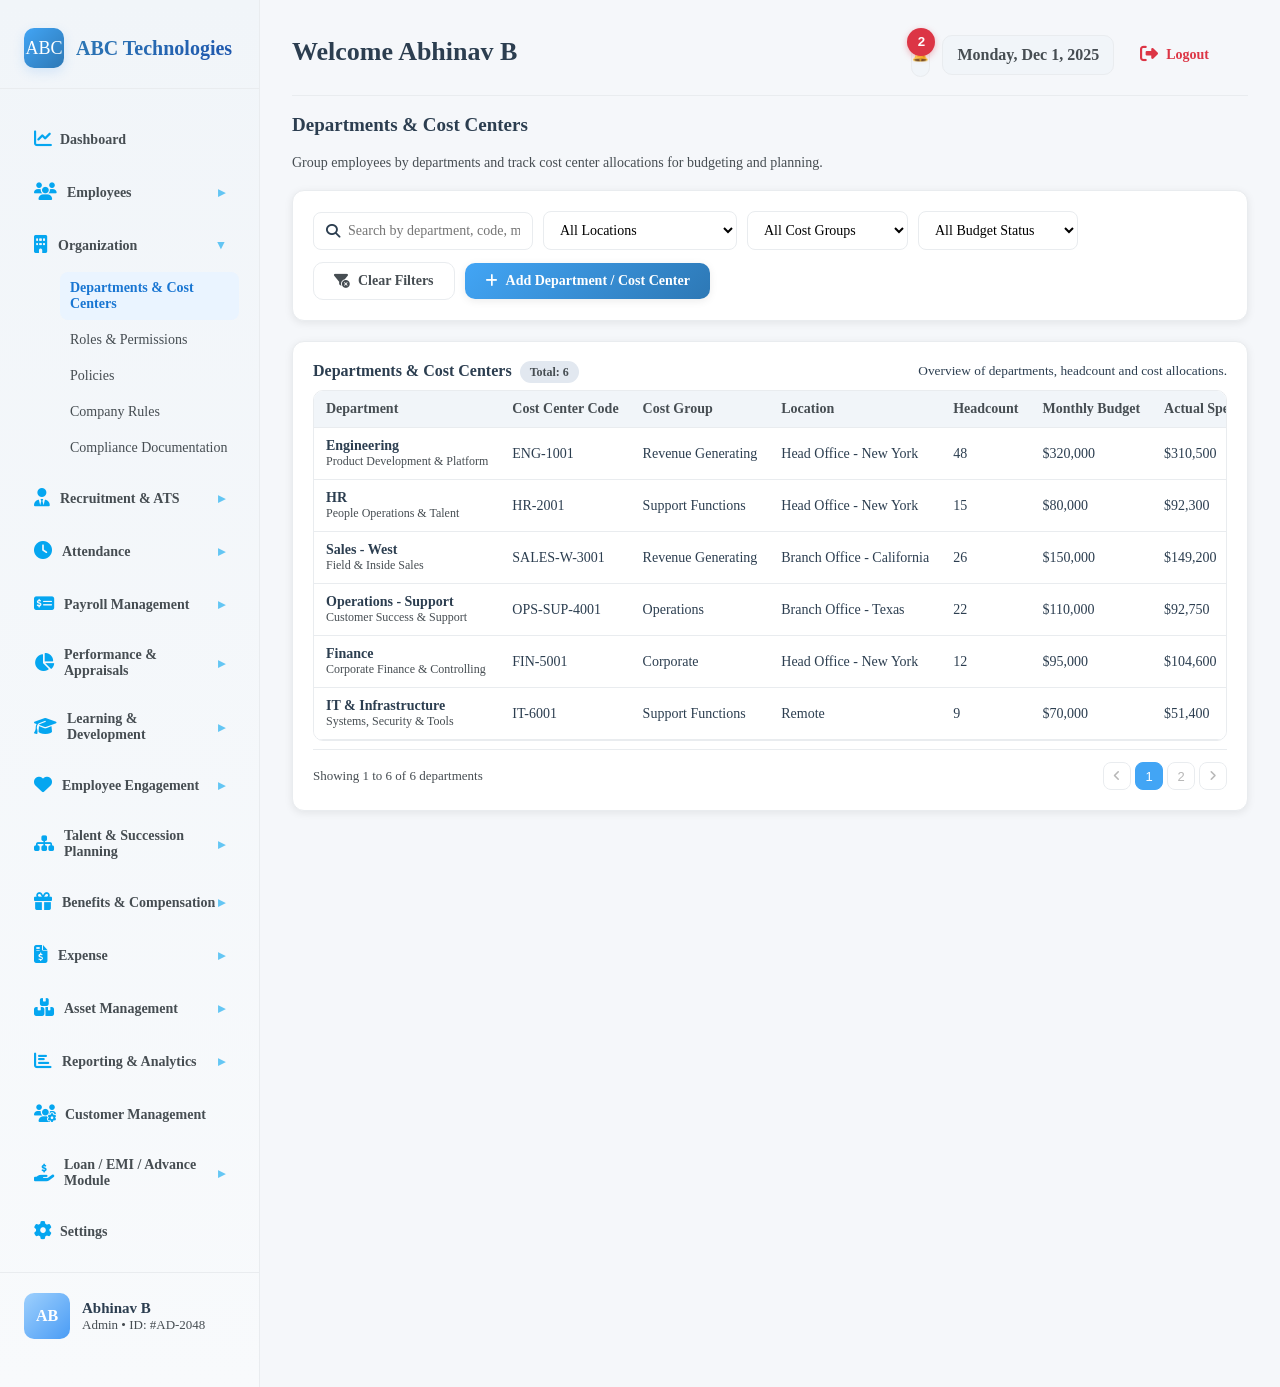
==== department_and_cost_ceneters.html @ 7b8c7f9c "organization some modules completed" ====
<!doctype html>
<html lang="en">

<head>
    <meta charset="utf-8" />
    <title>HR Dashboard - Departments & Cost Centers</title>
    <meta name="viewport" content="width=device-width,initial-scale=1" />
    <link rel="stylesheet" href="https://cdnjs.cloudflare.com/ajax/libs/font-awesome/6.5.0/css/all.min.css">
<link rel="stylesheet" href="static/style.css">
  
</head>

<body>
<div class="container">
    <aside class="sidebar" id="sidebar">
        <div class="logo-container">
            <a href="#" class="logo">
                <div class="logo-icon">ABC</div>
                <div class="logo-text">ABC Technologies</div>
            </a>
        </div>

        <ul class="nav-menu">
            <li class="nav-item">
                <a href="index.html" class="nav-link">
                    <span class="nav-icon"><i class="fa-solid fa-chart-line"></i></span>
                    Dashboard
                </a>
            </li>

            <li class="nav-item nav-has-submenu">
                <button class="nav-toggle">
                    <span class="nav-icon"><i class="fa-solid fa-users"></i></span>
                    <span class="nav-text">Employees</span>
                    <span class="nav-caret">▸</span>
                </button>
                <ul class="submenu" aria-hidden="true">
                    <li><a href="employee_master.html" class="submenu-link">Employee Master Data</a></li>
                    <li><a href="employee_contact_personal_info.html" class="submenu-link">Contact & Personal Info</a></li>
                    <li><a href="employment_history.html" class="submenu-link">Employment History</a></li>
                    <li><a href="visa_pro_work.html" class="submenu-link">Visa and Pro Work</a></li>
                </ul>
            </li>

            <!-- Organization (active) -->
            <li class="nav-item nav-has-submenu open">
                <button class="nav-toggle" aria-expanded="true">
                    <span class="nav-icon"><i class="fa-solid fa-building"></i></span>
                    <span class="nav-text">Organization</span>
                    <span class="nav-caret">▸</span>
                </button>
                <ul class="submenu" aria-hidden="false">
                    <li><a href="department_and_cost_ceneters.html" class="submenu-link active-submenu">Departments & Cost Centers</a></li>
                    <li><a href="roles_and_permissions_listing.html" class="submenu-link">Roles & Permissions</a></li>
                    <li><a href="policies_listing.html" class="submenu-link">Policies</a></li>
                    <li><a class="submenu-link">Company Rules</a></li>
                    <li><a class="submenu-link">Compliance Documentation</a></li>
                </ul>
            </li>

            <li class="nav-item nav-has-submenu">
                <button class="nav-toggle">
                    <span class="nav-icon"><i class="fa-solid fa-user-tie"></i></span>
                    <span class="nav-text">Recruitment & ATS</span>
                    <span class="nav-caret">▸</span>
                </button>
                <ul class="submenu" aria-hidden="true">
                    <li><a class="submenu-link">Job Management</a></li>
                    <li><a class="submenu-link">Candidate Management</a></li>
                    <li><a class="submenu-link">Interview Management</a></li>
                    <li><a class="submenu-link">Offer & Hiring</a></li>
                    <li><a class="submenu-link">Onboarding</a></li>
                    <li><a class="submenu-link">Offboarding</a></li>
                </ul>
            </li>

            <li class="nav-item nav-has-submenu">
                <button class="nav-toggle">
                    <span class="nav-icon"><i class="fa-solid fa-clock"></i></span>
                    <span class="nav-text">Attendance</span>
                    <span class="nav-caret">▸</span>
                </button>
                <ul class="submenu" aria-hidden="true">
                    <li><a class="submenu-link">Attendance</a></li>
                    <li><a class="submenu-link">Leave</a></li>
                    <li><a class="submenu-link">Timesheets</a></li>
                    <li><a class="submenu-link">Shift Management</a></li>
                </ul>
            </li>

            <li class="nav-item nav-has-submenu">
                <button class="nav-toggle">
                    <span class="nav-icon"><i class="fa-solid fa-money-check-dollar"></i></span>
                    <span class="nav-text">Payroll Management</span>
                    <span class="nav-caret">▸</span>
                </button>
                <ul class="submenu" aria-hidden="true">
                    <li><a class="submenu-link">Payroll Setup</a></li>
                    <li><a class="submenu-link">Payroll Processing</a></li>
                    <li><a class="submenu-link">Payroll Output</a></li>
                    <li><a class="submenu-link">Compliance</a></li>
                </ul>
            </li>

            <li class="nav-item nav-has-submenu">
                <button class="nav-toggle">
                    <span class="nav-icon"><i class="fa-solid fa-chart-pie"></i></span>
                    <span class="nav-text">Performance & Appraisals</span>
                    <span class="nav-caret">▸</span>
                </button>
                <ul class="submenu" aria-hidden="true">
                    <li><a class="submenu-link">Goal & KPI Management</a></li>
                    <li><a class="submenu-link">Assessment</a></li>
                    <li><a class="submenu-link">Appraisal Cycles</a></li>
                </ul>
            </li>

            <li class="nav-item nav-has-submenu">
                <button class="nav-toggle">
                    <span class="nav-icon"><i class="fa-solid fa-graduation-cap"></i></span>
                    <span class="nav-text">Learning & Development</span>
                    <span class="nav-caret">▸</span>
                </button>
                <ul class="submenu" aria-hidden="true">
                    <li><a class="submenu-link">Training Management</a></li>
                    <li><a class="submenu-link">e-Learning</a></li>
                    <li><a class="submenu-link">Skill Development</a></li>
                </ul>
            </li>

            <li class="nav-item nav-has-submenu">
                <button class="nav-toggle">
                    <span class="nav-icon"><i class="fa-solid fa-heart"></i></span>
                    <span class="nav-text">Employee Engagement</span>
                    <span class="nav-caret">▸</span>
                </button>
                <ul class="submenu" aria-hidden="true">
                    <li><a class="submenu-link">Surveys & Feedback</a></li>
                    <li><a class="submenu-link">Recognition</a></li>
                    <li><a class="submenu-link">Communication</a></li>
                </ul>
            </li>

            <li class="nav-item nav-has-submenu">
                <button class="nav-toggle">
                    <span class="nav-icon"><i class="fa-solid fa-sitemap"></i></span>
                    <span class="nav-text">Talent & Succession Planning</span>
                    <span class="nav-caret">▸</span>
                </button>
                <ul class="submenu" aria-hidden="true">
                    <li><a class="submenu-link">Competency Framework</a></li>
                    <li><a class="submenu-link">Succession Planning</a></li>
                </ul>
            </li>

            <li class="nav-item nav-has-submenu">
                <button class="nav-toggle">
                    <span class="nav-icon"><i class="fa-solid fa-gift"></i></span>
                    <span class="nav-text">Benefits & Compensation</span>
                    <span class="nav-caret">▸</span>
                </button>
                <ul class="submenu" aria-hidden="true">
                    <li><a class="submenu-link">Health & Insurance Plans</a></li>
                    <li><a class="submenu-link">Allowance Policies</a></li>
                    <li><a class="submenu-link">Bonus Planning</a></li>
                    <li><a class="submenu-link">Increment Budgeting</a></li>
                </ul>
            </li>

            <li class="nav-item nav-has-submenu">
                <button class="nav-toggle">
                    <span class="nav-icon"><i class="fa-solid fa-file-invoice-dollar"></i></span>
                    <span class="nav-text">Expense</span>
                    <span class="nav-caret">▸</span>
                </button>
                <ul class="submenu" aria-hidden="true">
                    <li><a class="submenu-link">Expense Category</a></li>
                    <li><a class="submenu-link">Expenses</a></li>
                    <li><a class="submenu-link">Expense Claims</a></li>
                </ul>
            </li>

            <li class="nav-item nav-has-submenu">
                <button class="nav-toggle">
                    <span class="nav-icon"><i class="fa-solid fa-boxes-stacked"></i></span>
                    <span class="nav-text">Asset Management</span>
                    <span class="nav-caret">▸</span>
                </button>
                <ul class="submenu" aria-hidden="true">
                    <li><a class="submenu-link">Fixed Assets</a></li>
                    <li><a class="submenu-link">Depreciation</a></li>
                </ul>
            </li>

            <li class="nav-item nav-has-submenu">
                <button class="nav-toggle">
                    <span class="nav-icon"><i class="fa-solid fa-chart-bar"></i></span>
                    <span class="nav-text">Reporting & Analytics</span>
                    <span class="nav-caret">▸</span>
                </button>
                <ul class="submenu" aria-hidden="true">
                    <li><a class="submenu-link">Attendance Reports</a></li>
                    <li><a class="submenu-link">Leave Trends</a></li>
                    <li><a class="submenu-link">Payroll Summary</a></li>
                    <li><a class="submenu-link">Employee Analytics</a></li>
                    <li><a class="submenu-link">Custom Reports</a></li>
                </ul>
            </li>

            <li class="nav-item">
                <a href="#" class="nav-link">
                    <span class="nav-icon"><i class="fa-solid fa-users-gear"></i></span>
                    Customer Management
                </a>
            </li>

            <li class="nav-item nav-has-submenu">
                <button class="nav-toggle">
                    <span class="nav-icon"><i class="fa-solid fa-hand-holding-dollar"></i></span>
                    <span class="nav-text">Loan / EMI / Advance Module</span>
                    <span class="nav-caret">▸</span>
                </button>
                <ul class="submenu" aria-hidden="true">
                    <li><a class="submenu-link">Employee Loan Request</a></li>
                    <li><a class="submenu-link">EMI Calculation</a></li>
                    <li><a class="submenu-link">EMI Auto Deduction</a></li>
                    <li><a class="submenu-link">Loan Balance Status</a></li>
                </ul>
            </li>

            <li class="nav-item">
                <a href="#" class="nav-link">
                    <span class="nav-icon"><i class="fa-solid fa-gear"></i></span>
                    Settings
                </a>
            </li>

            <button id="logoutBtn" class="nav-link logout-btn-mob" type="button" title="Log out"
                    aria-label="Log out">
                <span class="nav-icon"><i class="fa-solid fa-right-from-bracket"></i></span>
                Logout
            </button>
        </ul>

        <div class="user-profile">
            <div class="user-avatar">AB</div>
            <div class="user-info">
                <h4>Abhinav B</h4>
                <p>Admin • ID: #AD-2048</p>
            </div>
        </div>
    </aside>

    <main class="main">
        <div class="header">
            <button class="menu-btn" id="menuBtn" aria-label="Open menu" aria-expanded="false">
                <i class="fa-solid fa-bars"></i>
            </button>

            <div class="page-title">
                <h1>Welcome Abhinav B</h1>
            </div>

            <div class="header-actions">
                <button class="notification-btn" title="Notifications">
                    🔔
                    <span class="notification-badge">2</span>
                </button>
                <div class="current-date">Monday, Dec 1, 2025</div>
                <button id="logoutBtnHeader" class="logout-btn" type="button" title="Log out" aria-label="Log out">
                    <span class="nav-icon"><i class="fa-solid fa-right-from-bracket"></i></span>
                    Logout
                </button>
            </div>
        </div>

        <div class="the_line"></div>

        <div class="page-title">
            <h3>Departments & Cost Centers</h3>
            <p class="subtitle">
                Group employees by departments and track cost center allocations for budgeting and planning.
            </p>
        </div>

        <!-- FILTERS BAR -->
        <div class="filters-container">
            <div class="filters-left">
                <div class="search-input">
                    <i class="fa-solid fa-magnifying-glass"></i>
                    <input type="text" id="searchInput" placeholder="Search by department, code, manager...">
                </div>

                <select id="filterLocation" class="filter-select">
                    <option value="">All Locations</option>
                    <option value="Head Office - New York">Head Office - New York</option>
                    <option value="Branch Office - California">Branch Office - California</option>
                    <option value="Branch Office - Texas">Branch Office - Texas</option>
                    <option value="Remote">Remote</option>
                </select>

                <select id="filterGroup" class="filter-select">
                    <option value="">All Cost Groups</option>
                    <option value="Revenue">Revenue Generating</option>
                    <option value="Support">Support Functions</option>
                    <option value="Operations">Operations</option>
                    <option value="Corporate">Corporate</option>
                </select>

                <select id="filterStatus" class="filter-select">
                    <option value="">All Budget Status</option>
                    <option value="On Budget">On Budget</option>
                    <option value="Over Budget">Over Budget</option>
                    <option value="Under Utilized">Under Utilized</option>
                </select>
            </div>

            <div class="filters-right">
                <button class="btn btn-ghost" id="clearFiltersBtn">
                    <i class="fa-solid fa-filter-circle-xmark"></i>
                    Clear Filters
                </button>
                <button class="btn btn-primary" id="addDeptBtn">
                    <i class="fa-solid fa-plus"></i>
                    Add Department / Cost Center
                </button>
            </div>
        </div>

        <!-- TABLE -->
        <div class="table-container">
            <div class="table-header-bar">
                <h4>Departments & Cost Centers
                    <span class="badge-pill" id="deptCountBadge">Total: 6</span>
                </h4>
                <small>Overview of departments, headcount and cost allocations.</small>
            </div>

            <div class="data-table-wrapper">
                <table class="data-table" id="deptTable">
                    <thead>
                    <tr>
                        <th>Department</th>
                        <th>Cost Center Code</th>
                        <th>Cost Group</th>
                        <th>Location</th>
                        <th>Headcount</th>
                        <th>Monthly Budget</th>
                        <th>Actual Spend (MTD)</th>
                        <th>Variance</th>
                        <th>Budget Status</th>
                        <th>Actions</th>
                    </tr>
                    </thead>
                    <tbody>
                    <!-- SAMPLE ROWS -->
                    <tr data-location="Head Office - New York" data-group="Revenue" data-status="On Budget">
                        <td>
                            <div class="emp-name">Engineering</div>
                            <div class="emp-sub">Product Development & Platform</div>
                        </td>
                        <td>ENG-1001</td>
                        <td>Revenue Generating</td>
                        <td>Head Office - New York</td>
                        <td>48</td>
                        <td>$320,000</td>
                        <td>$310,500</td>
                        <td>+$9,500</td>
                        <td>
                            <span class="status-pill status-onbudget">On Budget</span>
                        </td>
                        <td>
                            <div class="table-actions">
                                <button class="icon-btn view" title="View Details">
                                    <i class="fa-solid fa-eye"></i>
                                </button>
                                <button class="icon-btn edit" title="Edit Department">
                                    <i class="fa-solid fa-pen"></i>
                                </button>
                                <button class="icon-btn delete" title="Delete Department">
                                    <i class="fa-solid fa-trash"></i>
                                </button>
                            </div>
                        </td>
                    </tr>

                    <tr data-location="Head Office - New York" data-group="Support" data-status="Over Budget">
                        <td>
                            <div class="emp-name">HR</div>
                            <div class="emp-sub">People Operations & Talent</div>
                        </td>
                        <td>HR-2001</td>
                        <td>Support Functions</td>
                        <td>Head Office - New York</td>
                        <td>15</td>
                        <td>$80,000</td>
                        <td>$92,300</td>
                        <td>- $12,300</td>
                        <td>
                            <span class="status-pill status-overbudget">Over Budget</span>
                        </td>
                        <td>
                            <div class="table-actions">
                                <button class="icon-btn view" title="View Details">
                                    <i class="fa-solid fa-eye"></i>
                                </button>
                                <button class="icon-btn edit" title="Edit Department">
                                    <i class="fa-solid fa-pen"></i>
                                </button>
                                <button class="icon-btn delete" title="Delete Department">
                                    <i class="fa-solid fa-trash"></i>
                                </button>
                            </div>
                        </td>
                    </tr>

                    <tr data-location="Branch Office - California" data-group="Revenue" data-status="On Budget">
                        <td>
                            <div class="emp-name">Sales - West</div>
                            <div class="emp-sub">Field & Inside Sales</div>
                        </td>
                        <td>SALES-W-3001</td>
                        <td>Revenue Generating</td>
                        <td>Branch Office - California</td>
                        <td>26</td>
                        <td>$150,000</td>
                        <td>$149,200</td>
                        <td>+$800</td>
                        <td>
                            <span class="status-pill status-onbudget">On Budget</span>
                        </td>
                        <td>
                            <div class="table-actions">
                                <button class="icon-btn view" title="View Details">
                                    <i class="fa-solid fa-eye"></i>
                                </button>
                                <button class="icon-btn edit" title="Edit Department">
                                    <i class="fa-solid fa-pen"></i>
                                </button>
                                <button class="icon-btn delete" title="Delete Department">
                                    <i class="fa-solid fa-trash"></i>
                                </button>
                            </div>
                        </td>
                    </tr>

                    <tr data-location="Branch Office - Texas" data-group="Operations" data-status="Under Utilized">
                        <td>
                            <div class="emp-name">Operations - Support</div>
                            <div class="emp-sub">Customer Success & Support</div>
                        </td>
                        <td>OPS-SUP-4001</td>
                        <td>Operations</td>
                        <td>Branch Office - Texas</td>
                        <td>22</td>
                        <td>$110,000</td>
                        <td>$92,750</td>
                        <td>+$17,250</td>
                        <td>
                            <span class="status-pill status-underutilized">Under Utilized</span>
                        </td>
                        <td>
                            <div class="table-actions">
                                <button class="icon-btn view" title="View Details">
                                    <i class="fa-solid fa-eye"></i>
                                </button>
                                <button class="icon-btn edit" title="Edit Department">
                                    <i class="fa-solid fa-pen"></i>
                                </button>
                                <button class="icon-btn delete" title="Delete Department">
                                    <i class="fa-solid fa-trash"></i>
                                </button>
                            </div>
                        </td>
                    </tr>

                    <tr data-location="Head Office - New York" data-group="Corporate" data-status="Over Budget">
                        <td>
                            <div class="emp-name">Finance</div>
                            <div class="emp-sub">Corporate Finance & Controlling</div>
                        </td>
                        <td>FIN-5001</td>
                        <td>Corporate</td>
                        <td>Head Office - New York</td>
                        <td>12</td>
                        <td>$95,000</td>
                        <td>$104,600</td>
                        <td>- $9,600</td>
                        <td>
                            <span class="status-pill status-overbudget">Over Budget</span>
                        </td>
                        <td>
                            <div class="table-actions">
                                <button class="icon-btn view" title="View Details">
                                    <i class="fa-solid fa-eye"></i>
                                </button>
                                <button class="icon-btn edit" title="Edit Department">
                                    <i class="fa-solid fa-pen"></i>
                                </button>
                                <button class="icon-btn delete" title="Delete Department">
                                    <i class="fa-solid fa-trash"></i>
                                </button>
                            </div>
                        </td>
                    </tr>

                    <tr data-location="Remote" data-group="Support" data-status="Under Utilized">
                        <td>
                            <div class="emp-name">IT & Infrastructure</div>
                            <div class="emp-sub">Systems, Security & Tools</div>
                        </td>
                        <td>IT-6001</td>
                        <td>Support Functions</td>
                        <td>Remote</td>
                        <td>9</td>
                        <td>$70,000</td>
                        <td>$51,400</td>
                        <td>+$18,600</td>
                        <td>
                            <span class="status-pill status-underutilized">Under Utilized</span>
                        </td>
                        <td>
                            <div class="table-actions">
                                <button class="icon-btn view" title="View Details">
                                    <i class="fa-solid fa-eye"></i>
                                </button>
                                <button class="icon-btn edit" title="Edit Department">
                                    <i class="fa-solid fa-pen"></i>
                                </button>
                                <button class="icon-btn delete" title="Delete Department">
                                    <i class="fa-solid fa-trash"></i>
                                </button>
                            </div>
                        </td>
                    </tr>
                    </tbody>
                </table>
            </div>

            <div class="table-footer">
                <div id="tableInfo">Showing 1 to 6 of 6 departments</div>
                <div class="pagination">
                    <button disabled title="Previous page">
                        <i class="fa-solid fa-angle-left"></i>
                    </button>
                    <button class="active-page">1</button>
                    <button disabled>2</button>
                    <button disabled title="Next page">
                        <i class="fa-solid fa-angle-right"></i>
                    </button>
                </div>
            </div>
        </div>
    </main>
</div>

<div id="sidebarOverlay" class="sidebar-overlay" tabindex="-1" aria-hidden="true"></div>

<script>
    (function () {
        const sidebarEl = document.getElementById('sidebar');
        const menuBtn = document.getElementById('menuBtn');
        const overlay = document.getElementById('sidebarOverlay');

        const toggles = document.querySelectorAll('.nav-toggle');
        toggles.forEach(btn => {
            const li = btn.closest('.nav-has-submenu');
            const submenu = li.querySelector('.submenu');

            btn.addEventListener('click', () => {
                const isOpen = li.classList.toggle('open');
                btn.setAttribute('aria-expanded', String(isOpen));
                submenu.setAttribute('aria-hidden', String(!isOpen));

                document.querySelectorAll('.nav-has-submenu').forEach(other => {
                    if (other !== li && other.classList.contains('open')) {
                        other.classList.remove('open');
                        const otherBtn = other.querySelector('.nav-toggle');
                        const otherSub = other.querySelector('.submenu');
                        if (otherBtn) otherBtn.setAttribute('aria-expanded', 'false');
                        if (otherSub) otherSub.setAttribute('aria-hidden', 'true');
                    }
                });
            });

            btn.addEventListener('keydown', (e) => {
                if (e.key === 'Enter' || e.key === ' ' || e.key === 'Spacebar') {
                    e.preventDefault();
                    btn.click();
                }
            });
        });

        function openMobileSidebar() {
            sidebarEl.classList.add('mobile-open', 'mobile-visible');
            overlay.classList.add('show');
            overlay.setAttribute('aria-hidden', 'false');
            if (menuBtn) menuBtn.setAttribute('aria-expanded', 'true');
        }

        function closeMobileSidebar() {
            sidebarEl.classList.remove('mobile-open', 'mobile-visible');
            overlay.classList.remove('show');
            overlay.setAttribute('aria-hidden', 'true');
            if (menuBtn) menuBtn.setAttribute('aria-expanded', 'false');
        }

        function handleResize() {
            if (window.innerWidth <= 900) {
                if (!sidebarEl.classList.contains('mobile-visible')) {
                    sidebarEl.style.transform = 'translateX(-110%)';
                } else {
                    sidebarEl.style.transform = 'translateX(0)';
                }
                sidebarEl.style.position = 'fixed';
                sidebarEl.style.height = '100vh';
                sidebarEl.style.top = '0';
                sidebarEl.style.left = '0';
                sidebarEl.style.zIndex = '40';
            } else {
                sidebarEl.style.transform = '';
                sidebarEl.style.position = '';
                sidebarEl.style.height = '';
                sidebarEl.style.top = '';
                sidebarEl.style.left = '';
                sidebarEl.style.zIndex = '';
                overlay.classList.remove('show');
                overlay.setAttribute('aria-hidden', 'true');
                if (menuBtn) menuBtn.setAttribute('aria-expanded', 'false');
                sidebarEl.classList.remove('mobile-visible');
            }
        }

        window.addEventListener('resize', handleResize);
        handleResize();

        if (menuBtn) {
            menuBtn.addEventListener('click', () => {
                const expanded = menuBtn.getAttribute('aria-expanded') === 'true';
                if (expanded) {
                    closeMobileSidebar();
                } else {
                    openMobileSidebar();
                }
            });
        }

        overlay.addEventListener('click', () => {
            closeMobileSidebar();
        });

        document.addEventListener('keydown', (e) => {
            if (e.key === 'Escape' || e.key === 'Esc') {
                if (overlay.classList.contains('show')) {
                    closeMobileSidebar();
                }
            }
        });
    })();

    // Departments & Cost Centers filters
    const searchInput = document.getElementById('searchInput');
    const filterLocation = document.getElementById('filterLocation');
    const filterGroup = document.getElementById('filterGroup');
    const filterStatus = document.getElementById('filterStatus');
    const deptTable = document.getElementById('deptTable');
    const deptCountBadge = document.getElementById('deptCountBadge');
    const tableInfo = document.getElementById('tableInfo');
    const clearFiltersBtn = document.getElementById('clearFiltersBtn');

    function applyFilters() {
        const rows = deptTable.querySelectorAll('tbody tr');
        const searchTerm = searchInput.value.trim().toLowerCase();
        const locFilter = filterLocation.value;
        const groupFilter = filterGroup.value;
        const statusFilter = filterStatus.value;

        let visibleCount = 0;

        rows.forEach(row => {
            const rowText = row.textContent.toLowerCase();
            const rowLoc = row.getAttribute('data-location');
            const rowGroup = row.getAttribute('data-group');
            const rowStatus = row.getAttribute('data-status');

            const matchesSearch = !searchTerm || rowText.includes(searchTerm);
            const matchesLoc = !locFilter || rowLoc === locFilter;
            const matchesGroup = !groupFilter || rowGroup === groupFilter;
            const matchesStatus = !statusFilter || rowStatus === statusFilter;

            if (matchesSearch && matchesLoc && matchesGroup && matchesStatus) {
                row.style.display = '';
                visibleCount++;
            } else {
                row.style.display = 'none';
            }
        });

        deptCountBadge.textContent = 'Total: ' + visibleCount;
        tableInfo.textContent = `Showing 1 to ${visibleCount} of ${deptTable.querySelectorAll('tbody tr').length} departments`;
    }

    if (searchInput) searchInput.addEventListener('input', applyFilters);
    if (filterLocation) filterLocation.addEventListener('change', applyFilters);
    if (filterGroup) filterGroup.addEventListener('change', applyFilters);
    if (filterStatus) filterStatus.addEventListener('change', applyFilters);

    if (clearFiltersBtn) {
        clearFiltersBtn.addEventListener('click', () => {
            searchInput.value = '';
            filterLocation.value = '';
            filterGroup.value = '';
            filterStatus.value = '';
            applyFilters();
        });
    }

    const addDeptBtn = document.getElementById('addDeptBtn');
    if (addDeptBtn) {
        addDeptBtn.addEventListener('click', () => {
            // Replace with your actual Dept / Cost Center form page
            window.location.href = 'add_department_costcenter.html';
        });
    }

    // Initial count
    applyFilters();
</script>
</body>
</html>
---- static/style.css ----
.nav-icon {
    color: #05A6F0;
    font-size: 18px;
    margin-right: 8px;
}

.nav-caret {
    color: #05A6F0;
}

:root {
    --bg-muted: #f5f7fa;
    --card-bg: #ffffff;
    --text: #2c3e50;
    --text-light: #464d52;
    --primary-1: #2d78b5;
    --primary-2: #42a5f5;
    --accent: #1976d2;
    --danger: #dc3545;
    --success: #10b981;
    --muted-border: #e9ecef;
    --shadow: 0 2px 8px rgba(0, 0, 0, 0.08);
    --shadow-hover: 0 4px 12px rgba(0, 0, 0, 0.12);
    --radius-lg: 12px;
    --transition: all 0.25s ease;
}

/* Minimal reset */
* {
    box-sizing: border-box;
    margin: 0;
    padding: 0;
}

html,
body {
    height: 100%;
}

body {
    font-family: 'Times New Roman', Times, serif;
    background: var(--bg-muted);
    color: var(--text);
}

/* Layout */
.container {
    display: flex;
    min-height: 100vh;
}

aside.sidebar {
    width: 260px;
    background: linear-gradient(180deg, #f1f5f9 0%, #f8fafc 100%);
    padding: 28px 0;
    border-right: 1px solid var(--muted-border);
    display: flex;
    flex-direction: column;
    flex-shrink: 0;
    transition: transform 0.28s ease, box-shadow 0.2s ease;
    z-index: 30;
    overflow-y: auto;
    scrollbar-width: none;
}

aside.sidebar::-webkit-scrollbar {
    display: none;
}

main.main {
    flex: 1;
    padding: 32px;
    overflow: auto;
    background: var(--bg-muted);
}

/* Logo / sidebar header */
.logo-container {
    padding: 0 24px 20px 24px;
    margin-bottom: 18px;
    border-bottom: 1px solid var(--muted-border);
}

.logo {
    display: flex;
    align-items: center;
    text-decoration: none;
}

.logo-icon {
    width: 40px;
    height: 40px;
    border-radius: 10px;
    background: linear-gradient(135deg, var(--primary-2), var(--primary-1));
    display: flex;
    align-items: center;
    justify-content: center;
    color: #fff;
    margin-right: 12px;
    box-shadow: 0 4px 12px rgba(74, 156, 245, 0.18);
    font-size: 18px;
}

.logo-text {
    font-weight: 700;
    font-size: 20px;
    background: linear-gradient(135deg, var(--primary-1), #1f57ae);
    -webkit-background-clip: text;
    -webkit-text-fill-color: transparent;
}

/* User profile in sidebar */
.user-profile {
    padding: 20px 24px;
    border-top: 1px solid var(--muted-border);
    display: flex;
    align-items: center;
    gap: 12px;
}

.user-avatar {
    width: 46px;
    height: 46px;
    border-radius: 10px;
    display: flex;
    align-items: center;
    justify-content: center;
    color: #fff;
    background: linear-gradient(135deg, #9ed0fd, #4a9cf5);
    font-weight: 700;
}

.user-info h4 {
    font-size: 15px;
    font-weight: 700;
    color: var(--text);
}

.user-info p {
    font-size: 13px;
    color: var(--text-light);
}

/* Header */
.header {
    display: flex;
    justify-content: space-between;
    align-items: center;
    margin-bottom: 18px;
    gap: 12px;
    flex-wrap: wrap;
}

.the_line {
    border-bottom: 1px solid var(--muted-border);
    margin-bottom: 18px;
}

.page-title h1 {
    font-size: 26px;
    margin-bottom: 6px;
}

.page-title p {
    color: var(--text-light);
    font-size: 14px;
    margin-bottom: 6px;
}

.page-title h3 {
    font-size: 19px;
    margin-bottom: 2%;
}

.page-title p.subtitle {
    margin-bottom: 2%;
}

.header-actions {
    display: flex;
    align-items: center;
    gap: 12px;
}

.notification-btn {
    position: relative;
    width: 44px;
    height: 44px;
    display: flex;
    align-items: center;
    justify-content: center;
    border-radius: 10px;
    background: #f1f5f9;
    border: 1px solid var(--muted-border);
    cursor: pointer;
    transition: var(--transition);
}

.notification-btn:hover {
    transform: translateY(1px);
    box-shadow: var(--shadow);
}

/* small round badge used in a few places */
.notification-badge {
    position: absolute;
    top: -6px;
    right: -6px;
    background: var(--danger);
    color: #fff;
    width: 28px;
    height: 28px;
    border-radius: 50%;
    display: flex;
    align-items: center;
    justify-content: center;
    font-weight: 700;
    box-shadow: 0 2px 6px rgba(220, 53, 69, 0.35);
    animation: pulse 2s infinite;
}

@keyframes pulse {
    0%,
    100% {
        transform: scale(1);
    }

    50% {
        transform: scale(1.06);
    }
}

.current-date {
    padding: 10px 14px;
    background: #f1f5f9;
    border-radius: 10px;
    border: 1px solid var(--muted-border);
    font-weight: 600;
    color: var(--text-light);
    white-space: nowrap;
}

/* Navigation */
.nav-menu {
    list-style: none;
    padding: 10px 20px;
    flex-grow: 1;
}

.nav-item {
    margin-bottom: 8px;
}

.nav-link {
    display: flex;
    align-items: center;
    padding: 12px 14px;
    border-radius: 10px;
    color: var(--text-light);
    text-decoration: none;
    font-weight: 600;
    font-size: 14px;
    transition: var(--transition);
}

.nav-link:hover {
    background: #eaf4ff;
    color: var(--accent);
    transform: translateX(1px);
}

.nav-link.active {
    background: linear-gradient(90deg, #eaf4ff, #f1fbff);
    color: var(--accent);
    border-left: 3px solid var(--primary-2);
}

/* Toggle with submenu */
.nav-toggle {
    display: flex;
    align-items: center;
    padding: 12px 14px;
    width: 100%;
    border: none;
    background: transparent;
    color: var(--text-light);
    font-weight: 620;
    font-size: 14px;
    border-radius: 10px;
    cursor: pointer;
    text-align: left;
    transition: var(--transition);
    font-family: 'Times New Roman', Times, serif;
}

.nav-toggle:hover {
    background: #eaf4ff;
    color: var(--accent);
    transform: translateX(1px);
}

.nav-toggle .nav-icon {
    margin-right: 10px;
}

.nav-caret {
    margin-left: auto;
    opacity: 0.6;
    transition: transform 0.25s ease;
}

.nav-has-submenu.open .nav-caret {
    transform: rotate(90deg);
}

.submenu {
    list-style: none;
    padding-left: 40px;
    max-height: 0;
    overflow: hidden;
    opacity: 0;
    transition: max-height .3s ease, opacity .25s ease;
}

.nav-has-submenu.open .submenu {
    max-height: 400px;
    opacity: 1;
}

.submenu-link {
    display: block;
    padding: 8px 10px;
    margin: 4px 0;
    font-size: 14px;
    text-decoration: none;
    color: var(--text-light);
    border-radius: 8px;
    transition: var(--transition);
}

.submenu-link:hover {
    background: #f1f8ff;
    transform: translateX(1px);
}

.submenu-link.active-submenu {
    background: #eaf4ff;
    color: var(--accent);
    font-weight: 650;
}

/* Mobile menu button & overlay */
.menu-btn {
    display: none;
    /* shown on small screens only */
    align-items: center;
    justify-content: center;
    width: 44px;
    height: 44px;
    border-radius: 8px;
    background: #ffffff;
    border: 1px solid var(--muted-border);
    cursor: pointer;
    transition: var(--transition);
    font-size: 18px;
}

.menu-btn:focus {
    outline: 2px solid var(--primary-2);
    outline-offset: 2px;
}

/* overlay that appears when sidebar is open on mobile */
.sidebar-overlay {
    display: none;
    position: fixed;
    inset: 0;
    background: rgba(0, 0, 0, 0.35);
    z-index: 35;
    opacity: 0;
    transition: opacity 0.2s ease;
}

.sidebar.mobile-open {
    transform: translateX(0) !important;
    box-shadow: var(--shadow-hover);
}

.sidebar.mobile-visible {
    /* helper class used by JS to override transform */
    transform: translateX(0) !important;
}

/* Logout buttons */
.logout-btn {
    background: transparent;
    border: none;
    width: 100%;
    text-align: left;
    padding: 12px 14px;
    cursor: pointer;
    font-weight: 600;
    font-size: 14px;
    border-radius: 10px;
    color: var(--text-light);
    transition: var(--transition);
    font-family: 'Times New Roman', Times, serif;
    display: inline-flex;
    align-items: center;
}

.logout-btn:hover,
.logout-btn:focus {
    background: #eaf4ff;
    color: var(--accent);
    transform: translateX(1px);
    outline: none;
}

/* Make logout icon + text red */
.logout-btn,
.logout-btn .nav-icon i {
    color: #dc3545 !important;
}

/* logout button in mobiles */
.logout-btn-mob {
    background: transparent;
    border: none;
    width: 100%;
    text-align: left;
    padding: 12px 14px;
    cursor: pointer;
    font-weight: 600;
    font-size: 14px;
    border-radius: 10px;
    color: var(--text-light);
    transition: var(--transition);
    font-family: 'Times New Roman', Times, serif;
    display: none;
    align-items: center;
    gap: 8px;
}

.logout-btn-mob:hover,
.logout-btn-mob:focus {
    background: #eaf4ff;
    color: var(--accent);
    transform: translateX(1px);
    outline: none;
}

/* Make logout icon + text red */
.logout-btn-mob,
.logout-btn-mob .nav-icon i {
    color: #dc3545 !important;
}

/* Buttons */
.btn {
    padding: 10px 20px;
    border-radius: 10px;
    border: none;
    font-weight: 600;
    font-size: 14px;
    cursor: pointer;
    transition: var(--transition);
    font-family: 'Times New Roman', Times, serif;
    display: inline-flex;
    align-items: center;
    gap: 8px;
    white-space: nowrap;
}

.btn-secondary {
    background: #f1f5f9;
    color: var(--text);
    border: 1px solid var(--muted-border);
}

.btn-secondary:hover {
    background: #e2e8f0;
}

.btn-primary {
    background: linear-gradient(135deg, var(--primary-2), var(--primary-1));
    color: #fff;
    box-shadow: var(--shadow);
}

.btn-primary:hover {
    filter: brightness(1.03);
    transform: translateY(1px);
}

.btn-ghost {
    background: transparent;
    border: 1px solid var(--muted-border);
    color: var(--text-light);
}

.btn-ghost:hover {
    background: #f1f5f9;
}

/* FORM LAYOUT */

.form-container {
    background: var(--card-bg);
    border-radius: var(--radius-lg);
    padding: 22px 22px 18px;
    box-shadow: var(--shadow);
    border: 1px solid var(--muted-border);
    max-width: 1200px;
}

.form-section {
    border: 1px solid var(--muted-border);
    border-radius: 12px;
    padding: 18px 18px 12px;
    margin-bottom: 16px;
    background: #ffffff;
}

.section-title {
    display: inline-flex;
    align-items: center;
    gap: 8px;
    font-size: 16px;
    margin-bottom: 14px;
    color: var(--text);
}

.section-title i {
    color: var(--primary-2);
}

.form-grid {
    display: grid;
    grid-template-columns: repeat(2, 1fr);
    gap: 20px;
}

.form-grid-3 {
    display: grid;
    grid-template-columns: repeat(3, 1fr);
    gap: 20px;
}

.form-group {
    display: flex;
    flex-direction: column;
    gap: 6px;
}

.form-group.full-width {
    grid-column: 1 / -1;
}

.form-label {
    font-size: 14px;
    font-weight: 600;
    color: var(--text);
    margin-bottom: 8px;
}

.form-label.required::after {
    content: " *";
    color: var(--danger);
}

.form-input,
.form-select,
.form-textarea {
    padding: 12px 14px;
    border: 1px solid var(--muted-border);
    border-radius: 8px;
    font-size: 14px;
    font-family: 'Times New Roman', Times, serif;
    transition: var(--transition);
    background: #fff;
    outline: none;
}

.form-input:focus,
.form-select:focus,
.form-textarea:focus {
    outline: none;
    border-color: var(--primary-2);
    box-shadow: 0 0 0 3px rgba(66, 165, 245, 0.1);
    background-color: #f9fcff;
}

.form-textarea {
    resize: vertical;
    min-height: 100px;
}

.form-actions {
    display: flex;
    justify-content: flex-end;
    gap: 10px;
    margin-top: 10px;
}

.hint-text {
    font-size: 14px;
    color: var(--text-light);
}

.readonly-field {
    background-color: #f9fafb;
}

/* DASHBOARD TOP GRID / CARDS */

.top-grid {
    display: grid;
    grid-template-columns: repeat(3, 1fr);
    gap: 24px;
    margin-bottom: 24px;
}

.card {
    background: var(--card-bg);
    border-radius: var(--radius-lg);
    padding: 20px;
    box-shadow: var(--shadow);
    border: 1px solid var(--muted-border);
    transition: var(--transition);
    overflow: hidden;
}

.card:hover {
    transform: translateY(1px);
    box-shadow: var(--shadow-hover);
}

.card h3 {
    margin: 0 0 12px 0;
    font-size: 15px;
    text-transform: uppercase;
    color: var(--text);
    letter-spacing: 0.6px;
}

.card-amount-row {
    display: flex;
    justify-content: space-between;
    align-items: flex-start;
    margin-bottom: 14px;
    gap: 12px;
}

.small {
    font-size: 16px;
    color: var(--text-light);
    margin-bottom: 6px;
}

.big {
    font-size: 38px;
    color: var(--primary-2);
    font-weight: 700;
    margin: 6px 0;
}

.sub {
    font-size: 15px;
    color: var(--text-light);
    margin-top: 4px;
}

.mini-wrap {
    width: 100px;
    height: 100px;
    display: flex;
    align-items: center;
    justify-content: center;
}

.card-legend {
    background: #f7fafc;
    padding: 12px;
    border-radius: 8px;
    margin-top: 8px;
    border: 1px solid var(--muted-border);
}

.legend-title {
    font-size: 16px;
    font-weight: 700;
    color: var(--text-light);
    margin-bottom: 8px;
    letter-spacing: 0.8px;
    text-transform: uppercase;
}

.legend-items {
    font-size: 15px;
    color: var(--text);
    line-height: 1.6;
}

/* Quick buttons */
.quick-row {
    display: grid;
    grid-template-columns: repeat(4, 1fr);
    gap: 20px;
    margin-bottom: 24px;
}

.quick {
    padding: 18px;
    text-align: center;
    border-radius: 12px;
    font-weight: 700;
    font-size: 14px;
    cursor: pointer;
    transition: var(--transition);
    box-shadow: var(--shadow);
    border: 1px solid rgba(0, 0, 0, 0.05);
    position: relative;
    background: linear-gradient(135deg, #ffffff, #fafafa);
}

.quick:hover {
    transform: translateY(1px);
    box-shadow: var(--shadow-hover);
}

.quick.green {
    background: linear-gradient(135deg, #d4edda, #c3e6cb);
    color: #155724;
}

.quick.red {
    background: linear-gradient(135deg, #f8d7da, #f5c6cb);
    color: #721c24;
}

.quick.yellow {
    background: linear-gradient(135deg, #fff3cd, #ffeaa7);
    color: #856404;
}

.quick.blue {
    background: linear-gradient(135deg, #d1ecf1, #bee5eb);
    color: #0c5460;
}

/* Bottom / projects grid */
.bottom-grid {
    display: grid;
    grid-template-columns: 1fr;
    gap: 24px;
}

.projects-grid {
    display: grid;
    grid-template-columns: repeat(auto-fit, minmax(300px, 1fr));
    gap: 20px;
    margin-top: 10px;
}

.project-card {
    background: linear-gradient(135deg, #fff, #f8f9fa);
    border-radius: 12px;
    padding: 25px;
    border-left: 5px solid var(--primary-1);
    box-shadow: 0 2px 8px rgba(0, 0, 0, 0.06);
    transition: var(--transition);
    display: flex;
    flex-direction: column;
}

.project-card:hover {
    transform: translateY(1px);
    border-left-color: var(--primary-2);
    box-shadow: var(--shadow-hover);
}

.project-header {
    display: flex;
    justify-content: space-between;
    gap: 12px;
    align-items: flex-start;
    margin-bottom: 12px;
}

.project-title {
    font-size: 16px;
    font-weight: 700;
    margin: 0 0 6px 0;
    color: var(--text);
}

.project-description {
    font-size: 15px;
    color: var(--text-light);
    margin: 0 0 10px 0;
    padding: 1px;
}

.project-status {
    font-size: 11px;
    padding: 6px 10px;
    border-radius: 16px;
    font-weight: 700;
    text-transform: uppercase;
    white-space: nowrap;
}

.status-active {
    background: #d4edda;
    color: #155724;
}

.status-pending {
    background: #fff3cd;
    color: #856404;
}

.status-completed {
    background: #d1ecf1;
    color: #0c5460;
}

.status-planning {
    background: #e2e3e5;
    color: #383d41;
}

.project-meta {
    display: flex;
    gap: 14px;
    color: var(--text-light);
    font-size: 13px;
    flex-wrap: wrap;
    margin-bottom: 12px;
}

.progress-header {
    display: flex;
    justify-content: space-between;
    font-size: 12px;
    color: var(--text-light);
    font-weight: 700;
    margin-bottom: 8px;
}

.progress-percentage {
    color: var(--primary-2);
    font-weight: 700;
}

.progress-bar-container {
    height: 10px;
    background: #e9ecef;
    border-radius: 6px;
    overflow: hidden;
}

.progress-bar-fill {
    height: 100%;
    background: linear-gradient(90deg, var(--primary-1), var(--primary-2));
    width: 0;
    transition: width 0.6s ease;
}

/* Charts */
.chart-wrap {
    width: 100%;
    height: 220px;
    /* default desktop height */
    max-width: 100%;
}

/* smaller charts */
.chart-wrap.small {
    height: 120px;
}

.mini-wrap canvas {
    width: 70px !important;
    height: 70px !important;
}

/* keep canvas width constrained */
canvas {
    max-width: 100% !important;
    display: block;
}

/* Photo upload block */

.photo-upload {
    display: flex;
    align-items: center;
    gap: 20px;
    flex-wrap: wrap;
}

.photo-preview {
    width: 120px;
    height: 120px;
    border-radius: 10px;
    background: linear-gradient(135deg, #e9ecef, #f8f9fa);
    display: flex;
    align-items: center;
    justify-content: center;
    border: 2px dashed var(--muted-border);
    overflow: hidden;
}

.photo-preview img {
    width: 100%;
    height: 100%;
    object-fit: cover;
}

.photo-preview i {
    font-size: 40px;
    color: var(--text-light);
}

.upload-btn {
    padding: 10px 16px;
    background: var(--primary-2);
    color: #fff;
    border: none;
    border-radius: 8px;
    cursor: pointer;
    font-weight: 600;
    transition: var(--transition);
}

.upload-btn:hover {
    background: var(--primary-1);
}

.file-input {
    display: none;
}

.success-message {
    background: #d4edda;
    color: #155724;
    padding: 12px 16px;
    border-radius: 8px;
    margin-bottom: 20px;
    display: none;
    align-items: center;
    gap: 10px;
}

.success-message.show {
    display: flex;
}

/* Policy helpers */

.pill-badge {
    display: inline-flex;
    align-items: center;
    padding: 2px 10px;
    border-radius: 999px;
    background: #e5f2ff;
    font-size: 12px;
    color: #1d4ed8;
    margin-left: 6px;
}

.inline-checkbox-group {
    display: flex;
    flex-wrap: wrap;
    gap: 10px 16px;
    font-size: 16px;
}

.inline-checkbox-group label {
    display: inline-flex;
    align-items: center;
    gap: 6px;
    cursor: pointer;
}

.inline-checkbox-group input[type="checkbox"] {
    width: 14px;
    height: 14px;
}

.scope-pill {
    display: inline-flex;
    align-items: center;
    gap: 9px;
    padding: 9px 15px;
    border-radius: 999px;
    border: 1px solid var(--muted-border);
    background: #f8fafc;
    font-size: 15px;
}

.scope-pill input {
    width: 14px;
    height: 14px;
}

.scope-tags {
    display: flex;
    flex-wrap: wrap;
    gap: 8px;
}

.tag-row {
    display: flex;
    flex-wrap: wrap;
    gap: 6px;
    margin-top: 4px;
}

.small-tag {
    padding: 2px 8px;
    border-radius: 999px;
    border: 1px dashed var(--muted-border);
    font-size: 11px;
    color: var(--text-light);
}

.toggle-row {
    display: flex;
    align-items: center;
    gap: 10px;
}

.toggle-row input[type="checkbox"] {
    width: 15px;
    height: 15px;
}

.attachment-box {
    border: 1px dashed var(--muted-border);
    border-radius: 10px;
    padding: 10px 12px;
    font-size: 13px;
    display: flex;
    align-items: center;
    justify-content: space-between;
    gap: 10px;
    background: #f8fafc;
}

.attachment-box span {
    display: inline-flex;
    align-items: center;
    gap: 6px;
}

.attachment-box i {
    color: var(--primary-2);
}

.badge-soft {
    display: inline-flex;
    padding: 2px 8px;
    border-radius: 999px;
    background: #ecfeff;
    font-size: 11px;
    color: #0f766e;
}

.form-actions-right {
    width: 100%;
    display: flex;
    justify-content: flex-end;
    gap: 8px;
}

.required-note {
    font-size: 12px;
    color: var(--text-light);
}

/* Role / permissions */

.permissions-grid {
    display: grid;
    grid-template-columns: repeat(3, minmax(0, 1fr));
    gap: 12px 16px;
}

.permission-card {
    border: 1px solid var(--muted-border);
    border-radius: 10px;
    padding: 10px 12px;
    background: #ffffff;
    box-shadow: 0 1px 3px rgba(15, 23, 42, 0.04);
}

.permission-card-header {
    display: flex;
    justify-content: space-between;
    align-items: center;
    margin-bottom: 6px;
}

.permission-card-header span {
    font-size: 16px;
    font-weight: 600;
}

.permission-chip {
    padding: 2px 8px;
    border-radius: 999px;
    background: #eff6ff;
    color: #1d4ed8;
}

.permission-select-all {
    font-size: 14px;
    border: none;
    background: transparent;
    color: var(--accent);
    cursor: pointer;
    padding: 0;
    text-decoration: underline;
}

.permission-options {
    display: grid;
    grid-template-columns: repeat(2, minmax(0, 1fr));
    gap: 4px 6px;
    margin-top: 4px;
}

.permission-options label {
    font-size: 14px;
    display: flex;
    align-items: center;
    gap: 4px;
    cursor: pointer;
}

.permission-options input[type="checkbox"] {
    width: 14px;
    height: 14px;
}

.role-scope-tags {
    display: flex;
    flex-wrap: wrap;
    gap: 6px;
}

/* LISTING LAYOUT */

.filters-container {
    background: var(--card-bg);
    border-radius: var(--radius-lg);
    padding: 20px;
    box-shadow: var(--shadow);
    border: 1px solid var(--muted-border);
    margin-bottom: 20px;
    display: flex;
    flex-wrap: wrap;
    gap: 12px;
    align-items: center;
    justify-content: space-between;
}

.filters-left,
.filters-right {
    display: flex;
    flex-wrap: wrap;
    gap: 10px;
    align-items: center;
}

.search-input {
    padding: 10px 12px;
    border-radius: 8px;
    border: 1px solid var(--muted-border);
    min-width: 220px;
    font-family: 'Times New Roman', Times, serif;
    font-size: 14px;
    display: flex;
    align-items: center;
    gap: 8px;
    background: #fff;
}

.search-input input {
    border: none;
    outline: none;
    width: 100%;
    font-size: 14px;
    font-family: inherit;
}

.filter-select {
    padding: 10px 12px;
    border-radius: 8px;
    border: 1px solid var(--muted-border);
    font-size: 14px;
    font-family: 'Times New Roman', Times, serif;
    background: #fff;
    min-width: 160px;
}

.table-container {
    background: var(--card-bg);
    border-radius: var(--radius-lg);
    padding: 20px;
    box-shadow: var(--shadow);
    border: 1px solid var(--muted-border);
    overflow: hidden;
}

.table-header-bar {
    display: flex;
    justify-content: space-between;
    align-items: center;
    margin-bottom: 10px;
    gap: 10px;
    flex-wrap: wrap;
}

.table-header-bar h4 {
    font-size: 16px;
}

.badge-pill {
    padding: 4px 10px;
    border-radius: 999px;
    background: #e2e8f0;
    font-size: 12px;
    color: var(--text-light);
    margin-left: 4px;
}

.data-table-wrapper {
    overflow-x: auto;
    border-radius: 10px;
    border: 1px solid var(--muted-border);
}

table.data-table {
    width: 100%;
    border-collapse: collapse;
    min-width: 900px;
    background: #fff;
}

table.data-table thead {
    background: #f1f5f9;
}

table.data-table th,
table.data-table td {
    padding: 10px 12px;
    font-size: 14px;
    text-align: left;
    border-bottom: 1px solid var(--muted-border);
    white-space: nowrap;
}

table.data-table th {
    font-weight: 700;
    color: var(--text-light);
}

table.data-table tbody tr:hover {
    background: #f8fafc;
}

.emp-name {
    font-weight: 600;
}

.emp-sub {
    font-size: 12px;
    color: var(--text-light);
}

.contact-sub {
    font-size: 12px;
    color: var(--text-light);
}

.table-actions {
    display: inline-flex;
    gap: 6px;
}

.icon-btn {
    width: 28px;
    height: 28px;
    border-radius: 8px;
    border: 1px solid var(--muted-border);
    background: #fff;
    display: inline-flex;
    align-items: center;
    justify-content: center;
    font-size: 12px;
    cursor: pointer;
    transition: var(--transition);
}

.icon-btn:hover {
    background: #f1f5f9;
    transform: translateY(1px);
}

.icon-btn.view {
    color: var(--accent);
}

.icon-btn.edit {
    color: #c27c0e;
}

.icon-btn.delete {
    color: var(--danger);
}

.icon-btn.delete:hover {
    background: #ffe6e9;
    border-color: #ffc2c9;
}

.status-pill {
    display: inline-flex;
    align-items: center;
    padding: 3px 10px;
    border-radius: 999px;
    font-size: 12px;
    font-weight: 600;
}

.status-onbudget {
    background: #ecfdf3;
    color: #166534;
}

.status-overbudget {
    background: #fef2f2;
    color: #b91c1c;
}

.status-underutilized {
    background: #eff6ff;
    color: #1d4ed8;
}

.table-footer {
    display: flex;
    justify-content: space-between;
    align-items: center;
    padding-top: 12px;
    margin-top: 8px;
    border-top: 1px solid var(--muted-border);
    font-size: 13px;
    color: var(--text-light);
    flex-wrap: wrap;
    gap: 8px;
}

.pagination {
    display: inline-flex;
    gap: 4px;
    align-items: center;
}

.pagination button {
    min-width: 28px;
    height: 28px;
    border-radius: 8px;
    border: 1px solid var(--muted-border);
    background: #fff;
    font-size: 13px;
    cursor: pointer;
    transition: var(--transition);
    display: inline-flex;
    align-items: center;
    justify-content: center;
}

.pagination button i {
    font-size: 12px;
}

.pagination button:hover {
    background: #f1f5f9;
}

.pagination button.active-page {
    background: var(--primary-2);
    color: #fff;
    border-color: var(--primary-2);
}

/* ---------- RESPONSIVE (merged, no duplicates) ----------- */

@media (max-width: 1200px) {
    main.main {
        padding: 24px; /* latest from listing block */
    }

    .top-grid {
        grid-template-columns: 1fr;
    }

    .quick-row {
        grid-template-columns: repeat(2, 1fr);
    }

    .chart-wrap {
        height: 200px;
    }
}

@media (max-width: 900px) {
    .menu-btn {
        display: inline-flex;
    }

    aside.sidebar {
        transform: translateX(-110%);
        position: fixed;
        height: 100vh;
        top: 0;
        left: 0;
        z-index: 40;
    }

    main.main {
        padding: 20px; /* latest from listing block */
    }

    .sidebar-overlay.show {
        display: block;
        opacity: 1;
    }

    .current-date {
        display: none;
    }

    .chart-wrap {
        height: 180px;
    }

    .filters-container {
        flex-direction: column;
        align-items: flex-start;
    }
}

@media (max-width: 768px) {
    .page-title h1 {
        font-size: 18px;
        text-align: right;
    }

    .page-title h3 {
        font-size: 15px;
        margin-bottom: 2%;
    }

    .page-title p.subtitle {
        margin-bottom: 5%;
    }

    .header {
        flex-direction: row;
        align-items: center;
    }

    .logout-btn {
        display: none;
    }

    .logout-btn-mob {
        display: flex;
    }

    .form-grid,
    .form-grid-3 {
        grid-template-columns: 1fr;
    }

    .permissions-grid {
        grid-template-columns: 1fr;
    }

    .form-container {
        padding: 16px;
    }

    .filters-left,
    .filters-right {
        width: 100%;
    }

    .filters-right {
        justify-content: flex-start;
    }
}

@media (max-width: 600px) {
    .filters-container {
        flex-direction: column;
        align-items: stretch;
    }

    .filters-left,
    .filters-right {
        flex-direction: column;
        width: 100%;
        gap: 8px;
    }

    .filters-left > *,
    .filters-right > * {
        width: 100%;
    }

    .search-input {
        min-width: 0;
    }

    .btn {
        justify-content: center;
    }
}

@media (max-width: 480px) {
    main.main {
        padding: 16px;
    }

    .page-title h1 {
        font-size: 20px;
    }

    .form-container {
        padding: 16px;
    }

    .header {
        flex-wrap: wrap;
    }

    .chart-wrap {
        height: 160px;
    }

    .mini-wrap canvas {
        width: 60px !important;
        height: 60px !important;
    }

    .top-grid {
        gap: 16px;
    }

    .quick-row {
        grid-template-columns: 1fr;
    }

    .filters-container {
        padding: 16px;
    }
}

/* Show only on mobile screens */
@media (min-width: 769px) {
    .logout-btn-mob {
        display: none !important;
    }
}
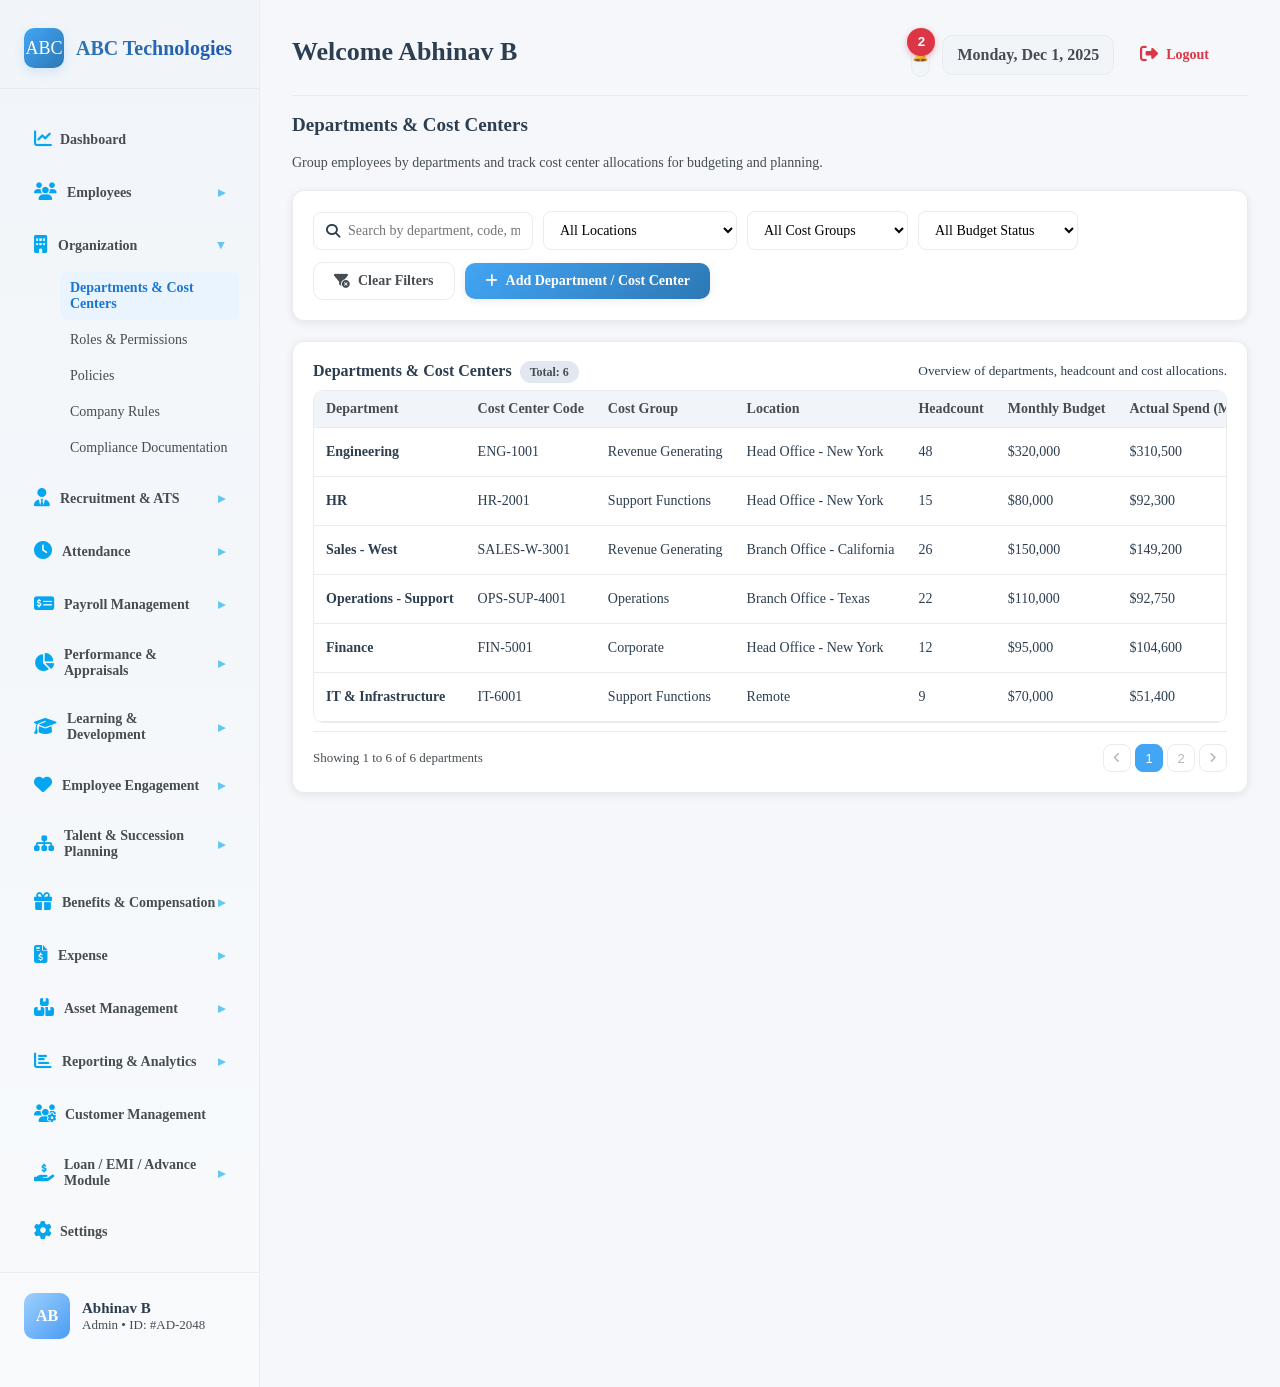
==== commit b9cc4f89: "organization some modules completed" ====
--- a/department_and_cost_ceneters.html
+++ b/department_and_cost_ceneters.html
@@ -357,7 +357,6 @@
                     <tr data-location="Head Office - New York" data-group="Revenue" data-status="On Budget">
                         <td>
                             <div class="emp-name">Engineering</div>
-                            <div class="emp-sub">Product Development & Platform</div>
                         </td>
                         <td>ENG-1001</td>
                         <td>Revenue Generating</td>
@@ -387,7 +386,6 @@
                     <tr data-location="Head Office - New York" data-group="Support" data-status="Over Budget">
                         <td>
                             <div class="emp-name">HR</div>
-                            <div class="emp-sub">People Operations & Talent</div>
                         </td>
                         <td>HR-2001</td>
                         <td>Support Functions</td>
@@ -417,7 +415,6 @@
                     <tr data-location="Branch Office - California" data-group="Revenue" data-status="On Budget">
                         <td>
                             <div class="emp-name">Sales - West</div>
-                            <div class="emp-sub">Field & Inside Sales</div>
                         </td>
                         <td>SALES-W-3001</td>
                         <td>Revenue Generating</td>
@@ -447,7 +444,6 @@
                     <tr data-location="Branch Office - Texas" data-group="Operations" data-status="Under Utilized">
                         <td>
                             <div class="emp-name">Operations - Support</div>
-                            <div class="emp-sub">Customer Success & Support</div>
                         </td>
                         <td>OPS-SUP-4001</td>
                         <td>Operations</td>
@@ -477,7 +473,6 @@
                     <tr data-location="Head Office - New York" data-group="Corporate" data-status="Over Budget">
                         <td>
                             <div class="emp-name">Finance</div>
-                            <div class="emp-sub">Corporate Finance & Controlling</div>
                         </td>
                         <td>FIN-5001</td>
                         <td>Corporate</td>
@@ -507,7 +502,6 @@
                     <tr data-location="Remote" data-group="Support" data-status="Under Utilized">
                         <td>
                             <div class="emp-name">IT & Infrastructure</div>
-                            <div class="emp-sub">Systems, Security & Tools</div>
                         </td>
                         <td>IT-6001</td>
                         <td>Support Functions</td>
